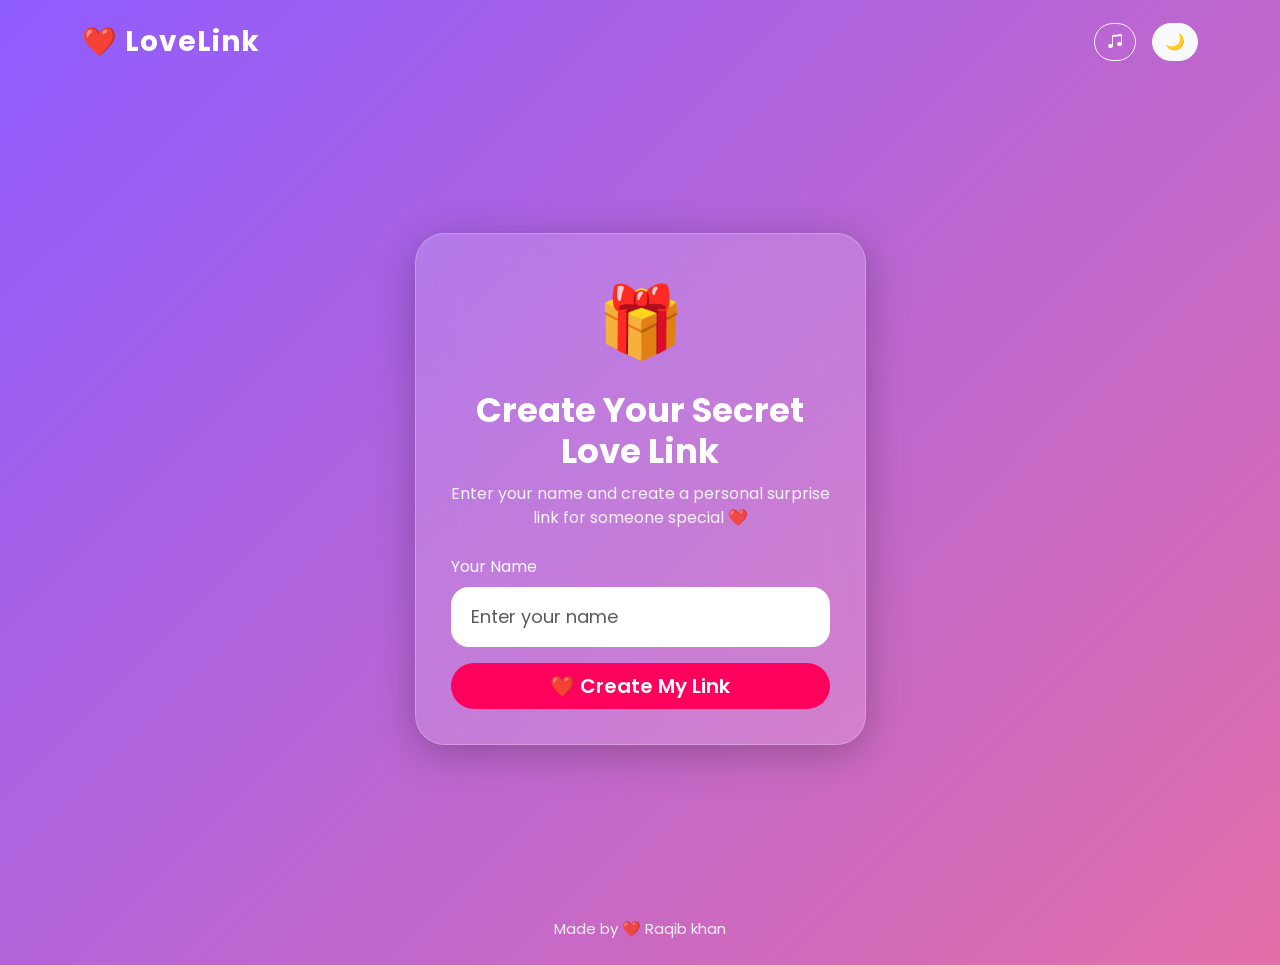
==== index.html @ 6711af31 "Initial LoveLink Website" ====
<!DOCTYPE html>
<html lang="en">
<head>
    <meta charset="UTF-8">
    <meta name="viewport" content="width=device-width, initial-scale=1">

    <title>LoveLink ❤️</title>

    <!-- Bootstrap 5 -->
    <link href="https://cdn.jsdelivr.net/npm/bootstrap@5.3.3/dist/css/bootstrap.min.css" rel="stylesheet">

    <!-- Bootstrap Icons -->
    <link href="https://cdn.jsdelivr.net/npm/bootstrap-icons@1.11.3/font/bootstrap-icons.css" rel="stylesheet">

    <!-- Google Font -->
    <link href="https://fonts.googleapis.com/css2?family=Poppins:wght@300;400;500;600;700&display=swap" rel="stylesheet">

    <!-- Custom CSS -->
    <link rel="stylesheet" href="css/style.css">
</head>

<body>

<!-- Floating Hearts -->
<div class="hearts">
    <span>❤</span>
    <span>💖</span>
    <span>💕</span>
    <span>💗</span>
    <span>💘</span>
    <span>❤</span>
</div>

<!-- Navbar -->
<nav class="navbar navbar-expand-lg navbar-dark bg-transparent py-3">
    <div class="container">

        <a class="navbar-brand fw-bold fs-3" href="#">
            ❤️ LoveLink
        </a>

        <button class="navbar-toggler"
                data-bs-toggle="collapse"
                data-bs-target="#menu">

            <span class="navbar-toggler-icon"></span>

        </button>

        <div class="collapse navbar-collapse" id="menu">

            <ul class="navbar-nav ms-auto align-items-lg-center">

                <li class="nav-item me-3">

                    <button class="btn btn-outline-light rounded-pill music-btn">

                        <i class="bi bi-music-note-beamed"></i>

                    </button>

                </li>

                <li class="nav-item">

                    <button class="btn btn-light rounded-pill dark-btn">

                        🌙

                    </button>

                </li>

            </ul>

        </div>

    </div>
</nav>

<!-- Hero Section -->

<section class="hero">

<div class="container">

<div class="row justify-content-center">

<div class="col-lg-5 col-md-8">

<div class="glass-card">

<div class="text-center">

<div class="gift-icon">

🎁

</div>

<h2 class="mt-3">

Create Your

Secret Love Link

</h2>

<p>

Enter your name and create a personal surprise link for someone special ❤️

</p>

</div>

<form id="loveForm">

<div class="mb-3">

<label class="form-label">

Your Name

</label>

<input

type="text"

class="form-control form-control-lg"

placeholder="Enter your name"

id="senderName"

required>

</div>

<button

class="btn btn-danger w-100 btn-lg rounded-pill"

type="submit">

❤️ Create My Link

</button>

</form>

<div class="share-box mt-4">

<label>

Your Personal Link

</label>

<div class="input-group">

<input

type="text"

class="form-control"

id="generatedLink"

readonly>

<button

class="btn btn-success"

id="copyBtn">

<i class="bi bi-copy"></i>

</button>

</div>

<div class="d-grid gap-2 mt-3">

<button

class="btn btn-success btn-lg"

id="whatsappBtn">

<i class="bi bi-whatsapp"></i>

Share on WhatsApp

</button>

<button

class="btn btn-primary btn-lg"

id="telegramBtn">

<i class="bi bi-telegram"></i>

Share on Telegram

</button>

</div>

</div>

</div>

</div>

</div>

</div>

</section>

<footer class="text-center py-4">

Made by ❤️ Raqib khan

</footer>

<script src="https://cdn.jsdelivr.net/npm/bootstrap@5.3.3/dist/js/bootstrap.bundle.min.js"></script>

<script src="js/app.js"></script>

</body>

</html>
---- css/style.css ----
/* ===============================
   Google Font
================================*/
@import url('https://fonts.googleapis.com/css2?family=Poppins:wght@300;400;500;600;700;800&display=swap');

/* ===============================
   Global
================================*/
*{
    margin:0;
    padding:0;
    box-sizing:border-box;
    font-family:'Poppins',sans-serif;
}

html{
    scroll-behavior:smooth;
}

body{

    min-height:100vh;

    overflow-x:hidden;

    background:linear-gradient(-45deg,#ff4b91,#ff7eb3,#ff758c,#8f5cff);

    background-size:400% 400%;

    animation:bgMove 15s ease infinite;

    color:#fff;

    position:relative;

}

/* Animated Gradient */

@keyframes bgMove{

0%{

background-position:0% 50%;

}

50%{

background-position:100% 50%;

}

100%{

background-position:0% 50%;

}

}


/* ===============================
Navbar
================================*/

.navbar{

z-index:999;

position:relative;

}

.navbar-brand{

font-size:30px;

font-weight:700;

letter-spacing:1px;

}

.nav-link{

color:white!important;

}


/* ===============================
Hero
================================*/

.hero{

display:flex;

align-items:center;

justify-content:center;

min-height:90vh;

padding:30px 15px;

}


/* ===============================
Glass Card
================================*/

.glass-card{

backdrop-filter:blur(20px);

background:rgba(255,255,255,.15);

border:1px solid rgba(255,255,255,.25);

border-radius:30px;

padding:35px;

box-shadow:

0 8px 40px rgba(0,0,0,.25);

transition:.4s;

}

.glass-card:hover{

transform:translateY(-8px);

}


/* ===============================
Gift Icon
================================*/

.gift-icon{

font-size:70px;

animation:jump 2s infinite;

}

@keyframes jump{

0%{

transform:translateY(0);

}

50%{

transform:translateY(-12px);

}

100%{

transform:translateY(0);

}

}


/* ===============================
Heading
================================*/

.glass-card h2{

font-weight:700;

font-size:34px;

margin-bottom:10px;

}

.glass-card p{

opacity:.9;

margin-bottom:25px;

}


/* ===============================
Input
================================*/

.form-control{

height:60px;

border-radius:18px;

border:none;

font-size:18px;

padding-left:20px;

}

.form-control:focus{

box-shadow:0 0 20px rgba(255,255,255,.4);

border:none;

}


/* ===============================
Buttons
================================*/

.btn{

border-radius:50px;

font-weight:600;

transition:.3s;

}

.btn-danger{

background:#ff005d;

border:none;

}

.btn-danger:hover{

background:#ff2b74;

transform:scale(1.03);

}

.btn-success:hover,

.btn-primary:hover{

transform:scale(1.03);

}


/* ===============================
Share Box
================================*/

.share-box{

display:none;

}

.share-box label{

font-weight:600;

margin-bottom:10px;

display:block;

}


/* ===============================
Footer
================================*/

footer{

font-size:15px;

opacity:.9;

}


/* ===============================
Floating Hearts
================================*/

.hearts{

position:fixed;

left:0;

top:0;

width:100%;

height:100%;

overflow:hidden;

pointer-events:none;

z-index:-1;

}

.hearts span{

position:absolute;

bottom:-100px;

font-size:25px;

animation:heartMove linear infinite;

opacity:.7;

}

/* Different Positions */

.hearts span:nth-child(1){

left:8%;

animation-duration:10s;

}

.hearts span:nth-child(2){

left:25%;

animation-duration:13s;

font-size:32px;

}

.hearts span:nth-child(3){

left:45%;

animation-duration:11s;

}

.hearts span:nth-child(4){

left:65%;

animation-duration:14s;

font-size:35px;

}

.hearts span:nth-child(5){

left:82%;

animation-duration:9s;

}

.hearts span:nth-child(6){

left:92%;

animation-duration:15s;

}

/* Animation */

@keyframes heartMove{

0%{

transform:translateY(0) rotate(0deg);

opacity:0;

}

20%{

opacity:1;

}

100%{

transform:translateY(-120vh) rotate(360deg);

opacity:0;

}

}

/* ===============================
Responsive
================================*/

@media(max-width:992px){

.glass-card{

padding:30px;

}

.glass-card h2{

font-size:28px;

}

}

@media(max-width:768px){

.hero{

padding:20px;

}

.glass-card{

padding:25px;

border-radius:25px;

}

.gift-icon{

font-size:55px;

}

.glass-card h2{

font-size:24px;

}

.form-control{

height:55px;

font-size:16px;

}

.btn{

font-size:16px;

padding:12px;

}

.navbar-brand{

font-size:24px;

}

}

@media(max-width:420px){

.glass-card{

padding:20px;

}

.glass-card h2{

font-size:22px;

}

.glass-card p{

font-size:14px;

}

}
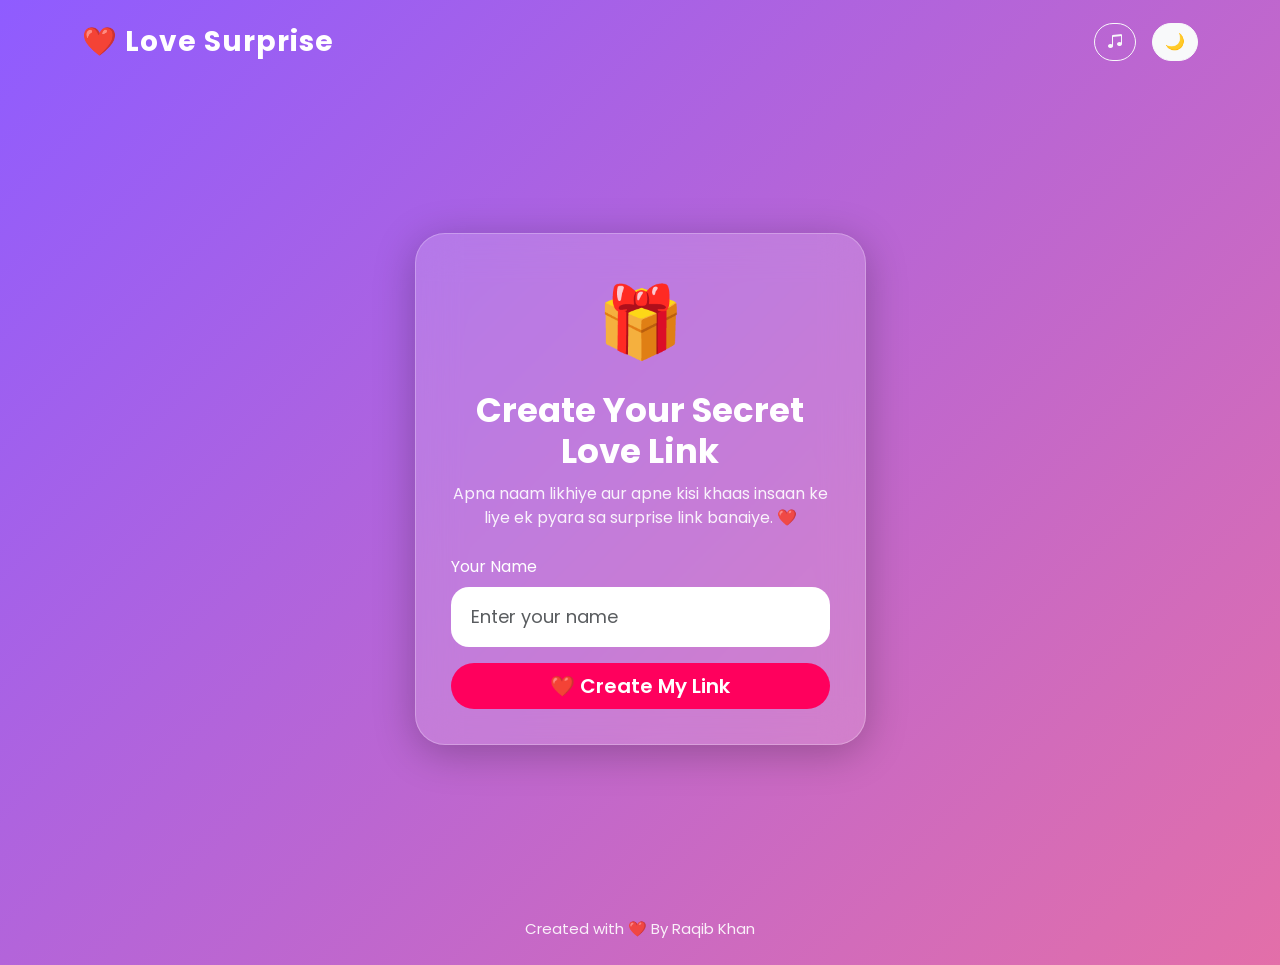
==== commit fb93fd13: "updates" ====
--- a/index.html
+++ b/index.html
@@ -4,7 +4,7 @@
     <meta charset="UTF-8">
     <meta name="viewport" content="width=device-width, initial-scale=1">
 
-    <title>LoveLink ❤️</title>
+    <title>Apna Surprise Banaiye ❤️</title>
 
     <!-- Bootstrap 5 -->
     <link href="https://cdn.jsdelivr.net/npm/bootstrap@5.3.3/dist/css/bootstrap.min.css" rel="stylesheet">
@@ -36,7 +36,7 @@
     <div class="container">
 
         <a class="navbar-brand fw-bold fs-3" href="#">
-            ❤️ LoveLink
+            ❤️ Love Surprise
         </a>
 
         <button class="navbar-toggler"
@@ -108,7 +108,7 @@
 
 <p>
 
-Enter your name and create a personal surprise link for someone special ❤️
+Apna naam likhiye aur apne kisi khaas insaan ke liye ek pyara sa surprise link banaiye. ❤️
 
 </p>
 
@@ -224,7 +224,7 @@
 
 <footer class="text-center py-4">
 
-Made by ❤️ Raqib khan
+Created with ❤️ By Raqib Khan
 
 </footer>
 
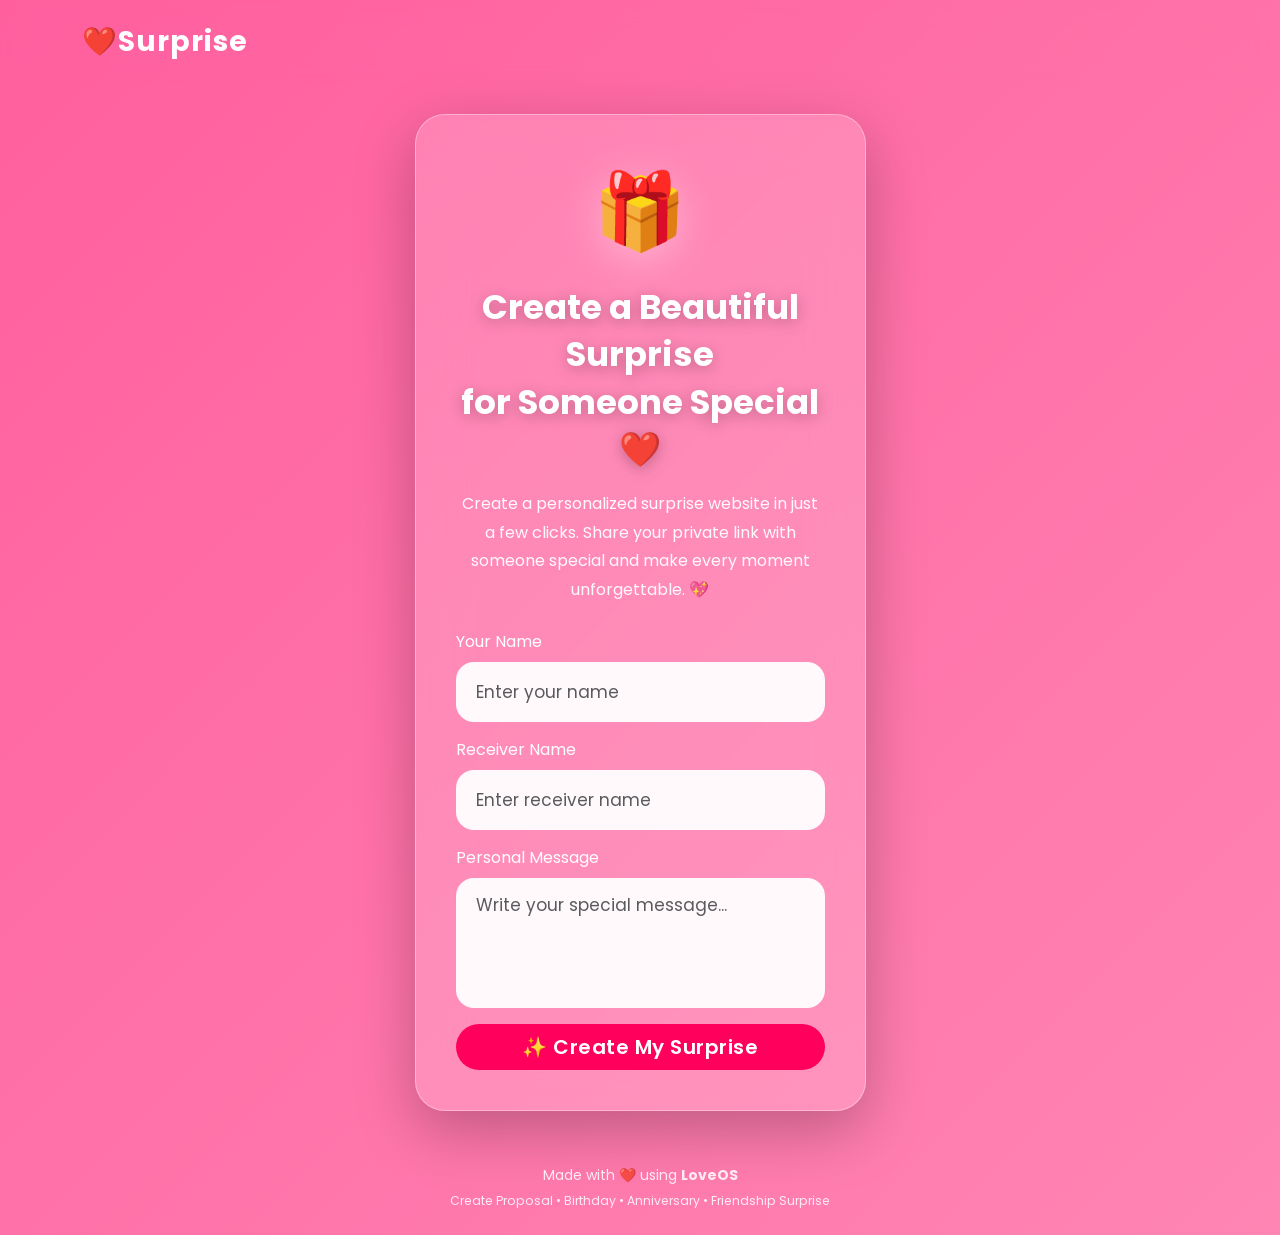
==== commit 707e179b: "updates" ====
--- a/index.html
+++ b/index.html
@@ -1,237 +1,174 @@
-<!DOCTYPE html>
+<!doctype html>
 <html lang="en">
-<head>
-    <meta charset="UTF-8">
-    <meta name="viewport" content="width=device-width, initial-scale=1">
+  <head>
+    <meta charset="UTF-8" />
+    <meta name="viewport" content="width=device-width, initial-scale=1" />
 
-    <title>Apna Surprise Banaiye ❤️</title>
+    <title>Love - Create Beautiful Surprise</title>
 
     <!-- Bootstrap 5 -->
-    <link href="https://cdn.jsdelivr.net/npm/bootstrap@5.3.3/dist/css/bootstrap.min.css" rel="stylesheet">
+    <link
+      href="https://cdn.jsdelivr.net/npm/bootstrap@5.3.3/dist/css/bootstrap.min.css"
+      rel="stylesheet"
+    />
 
     <!-- Bootstrap Icons -->
-    <link href="https://cdn.jsdelivr.net/npm/bootstrap-icons@1.11.3/font/bootstrap-icons.css" rel="stylesheet">
+    <link
+      href="https://cdn.jsdelivr.net/npm/bootstrap-icons@1.11.3/font/bootstrap-icons.css"
+      rel="stylesheet"
+    />
 
     <!-- Google Font -->
-    <link href="https://fonts.googleapis.com/css2?family=Poppins:wght@300;400;500;600;700&display=swap" rel="stylesheet">
+    <link
+      href="https://fonts.googleapis.com/css2?family=Poppins:wght@300;400;500;600;700&display=swap"
+      rel="stylesheet"
+    />
 
     <!-- Custom CSS -->
-    <link rel="stylesheet" href="css/style.css">
-</head>
+    <link rel="stylesheet" href="css/style.css" />
+  </head>
 
-<body>
+  <body>
+    <!-- Floating Hearts -->
+    <div class="hearts">
+      <span>❤</span>
+      <span>💖</span>
+      <span>💕</span>
+      <span>💗</span>
+      <span>💘</span>
+      <span>❤</span>
+    </div>
 
-<!-- Floating Hearts -->
-<div class="hearts">
-    <span>❤</span>
-    <span>💖</span>
-    <span>💕</span>
-    <span>💗</span>
-    <span>💘</span>
-    <span>❤</span>
-</div>
+    <!-- Navbar -->
+    <nav class="navbar navbar-expand-lg navbar-dark bg-transparent py-3">
+      <div class="container">
+        <a class="navbar-brand fw-bold fs-3" href="#"> ❤️Surprise </a>
 
-<!-- Navbar -->
-<nav class="navbar navbar-expand-lg navbar-dark bg-transparent py-3">
-    <div class="container">
+        <button
+          class="navbar-toggler"
+          data-bs-toggle="collapse"
+          data-bs-target="#menu"
+        >
+          <span class="navbar-toggler-icon"></span>
+        </button>
+      </div>
+    </nav>
 
-        <a class="navbar-brand fw-bold fs-3" href="#">
-            ❤️ Love Surprise
-        </a>
+    <!-- Hero Section -->
 
-        <button class="navbar-toggler"
-                data-bs-toggle="collapse"
-                data-bs-target="#menu">
+    <section class="hero">
+      <div class="container">
+        <div class="row justify-content-center">
+          <div class="col-lg-5 col-md-8">
+            <div class="glass-card">
+              <div class="text-center">
+                <div class="gift-icon">🎁</div>
 
-            <span class="navbar-toggler-icon"></span>
+                <h2 class="mt-3 fw-bold">
+                  Create a Beautiful Surprise
+                  <br />
+                  for Someone Special ❤️
+                </h2>
 
-        </button>
+                <p class="mt-3">
+                  Create a personalized surprise website in just a few clicks.
+                  Share your private link with someone special and make every
+                  moment unforgettable. 💖
+                </p>
+              </div>
 
-        <div class="collapse navbar-collapse" id="menu">
+              <form id="loveForm">
+                <div class="mb-3">
+                  <label class="form-label">Your Name</label>
 
-            <ul class="navbar-nav ms-auto align-items-lg-center">
+                  <input
+                    type="text"
+                    class="form-control form-control-lg"
+                    placeholder="Enter your name"
+                    id="senderName"
+                    required
+                  />
+                </div>
 
-                <li class="nav-item me-3">
+                <div class="mb-3">
+                  <label class="form-label">Receiver Name</label>
 
-                    <button class="btn btn-outline-light rounded-pill music-btn">
+                  <input
+                    type="text"
+                    class="form-control form-control-lg"
+                    placeholder="Enter receiver name"
+                    id="receiverName"
+                    required
+                  />
+                </div>
 
-                        <i class="bi bi-music-note-beamed"></i>
+                <div class="mb-3">
+                  <label class="form-label">Personal Message</label>
 
-                    </button>
+                  <textarea
+                    class="form-control"
+                    rows="4"
+                    id="message"
+                    placeholder="Write your special message..."
+                  ></textarea>
+                </div>
 
-                </li>
+                <button
+                  class="btn btn-danger w-100 btn-lg rounded-pill"
+                  type="submit"
+                >
+                  ✨ Create My Surprise
+                </button>
+              </form>
 
-                <li class="nav-item">
+              <div class="share-box mt-4">
+                <label class="fw-bold"> 🔗 Your Private Surprise Link </label>
 
-                    <button class="btn btn-light rounded-pill dark-btn">
+                <div class="input-group">
+                  <input
+                    type="text"
+                    class="form-control"
+                    id="generatedLink"
+                    readonly
+                  />
 
-                        🌙
+                  <button class="btn btn-success" id="copyBtn">
+                    <i class="bi bi-copy"></i>
+                  </button>
+                </div>
 
-                    </button>
+                <div class="d-grid gap-2 mt-3">
+                  <button class="btn btn-success btn-lg" id="whatsappBtn">
+                    <i class="bi bi-whatsapp"></i>
 
-                </li>
+                    Share on WhatsApp
+                  </button>
 
-            </ul>
+                  <button class="btn btn-primary btn-lg" id="telegramBtn">
+                    <i class="bi bi-telegram"></i>
 
+                    Share on Telegram
+                  </button>
+                </div>
+              </div>
+            </div>
+          </div>
         </div>
+      </div>
+    </section>
 
-    </div>
-</nav>
+    <footer class="text-center py-4">
+      <div class="container">
+        <p class="mb-1">Made with ❤️ using <strong>LoveOS</strong></p>
 
-<!-- Hero Section -->
+        <small>
+          Create Proposal • Birthday • Anniversary • Friendship Surprise
+        </small>
+      </div>
+    </footer>
 
-<section class="hero">
+    <script src="https://cdn.jsdelivr.net/npm/bootstrap@5.3.3/dist/js/bootstrap.bundle.min.js"></script>
 
-<div class="container">
-
-<div class="row justify-content-center">
-
-<div class="col-lg-5 col-md-8">
-
-<div class="glass-card">
-
-<div class="text-center">
-
-<div class="gift-icon">
-
-🎁
-
-</div>
-
-<h2 class="mt-3">
-
-Create Your
-
-Secret Love Link
-
-</h2>
-
-<p>
-
-Apna naam likhiye aur apne kisi khaas insaan ke liye ek pyara sa surprise link banaiye. ❤️
-
-</p>
-
-</div>
-
-<form id="loveForm">
-
-<div class="mb-3">
-
-<label class="form-label">
-
-Your Name
-
-</label>
-
-<input
-
-type="text"
-
-class="form-control form-control-lg"
-
-placeholder="Enter your name"
-
-id="senderName"
-
-required>
-
-</div>
-
-<button
-
-class="btn btn-danger w-100 btn-lg rounded-pill"
-
-type="submit">
-
-❤️ Create My Link
-
-</button>
-
-</form>
-
-<div class="share-box mt-4">
-
-<label>
-
-Your Personal Link
-
-</label>
-
-<div class="input-group">
-
-<input
-
-type="text"
-
-class="form-control"
-
-id="generatedLink"
-
-readonly>
-
-<button
-
-class="btn btn-success"
-
-id="copyBtn">
-
-<i class="bi bi-copy"></i>
-
-</button>
-
-</div>
-
-<div class="d-grid gap-2 mt-3">
-
-<button
-
-class="btn btn-success btn-lg"
-
-id="whatsappBtn">
-
-<i class="bi bi-whatsapp"></i>
-
-Share on WhatsApp
-
-</button>
-
-<button
-
-class="btn btn-primary btn-lg"
-
-id="telegramBtn">
-
-<i class="bi bi-telegram"></i>
-
-Share on Telegram
-
-</button>
-
-</div>
-
-</div>
-
-</div>
-
-</div>
-
-</div>
-
-</div>
-
-</section>
-
-<footer class="text-center py-4">
-
-Created with ❤️ By Raqib Khan
-
-</footer>
-
-<script src="https://cdn.jsdelivr.net/npm/bootstrap@5.3.3/dist/js/bootstrap.bundle.min.js"></script>
-
-<script src="js/app.js"></script>
-
-</body>
-
-</html>+    <script src="js/app.js"></script>
+  </body>
+</html>
--- a/css/style.css
+++ b/css/style.css
@@ -23,11 +23,11 @@
 
     overflow-x:hidden;
 
-    background:linear-gradient(-45deg,#ff4b91,#ff7eb3,#ff758c,#8f5cff);
-
-    background-size:400% 400%;
-
-    animation:bgMove 15s ease infinite;
+    background:linear-gradient(135deg,#ff5f9e,#ff85b3,#ffb6c1,#a855f7);
+
+    background-size:300% 300%;
+
+    animation:bgMove 12s ease infinite;
 
     color:#fff;
 
@@ -70,6 +70,8 @@
 
 position:relative;
 
+backdrop-filter:blur(10px);
+
 }
 
 .navbar-brand{
@@ -114,27 +116,29 @@
 
 .glass-card{
 
-backdrop-filter:blur(20px);
-
-background:rgba(255,255,255,.15);
-
-border:1px solid rgba(255,255,255,.25);
+backdrop-filter:blur(25px);
+
+background:rgba(255,255,255,.18);
+
+border:1px solid rgba(255,255,255,.35);
 
 border-radius:30px;
 
-padding:35px;
+padding:40px;
 
 box-shadow:
 
-0 8px 40px rgba(0,0,0,.25);
-
-transition:.4s;
+0 20px 60px rgba(0,0,0,.25);
+
+transition:0.4s ease;
 
 }
 
 .glass-card:hover{
 
-transform:translateY(-8px);
+transform:translateY(-10px) scale(1.01);
+
+box-shadow:0 25px 70px rgba(0,0,0,.35);
 
 }
 
@@ -145,10 +149,12 @@
 
 .gift-icon{
 
-font-size:70px;
+font-size:75px;
 
 animation:jump 2s infinite;
 
+filter:drop-shadow(0 10px 20px rgba(255,255,255,.35));
+
 }
 
 @keyframes jump{
@@ -180,331 +186,360 @@
 
 .glass-card h2{
 
-font-weight:700;
+font-weight:800;
 
 font-size:34px;
 
+line-height:1.4;
+
+margin-bottom:15px;
+
+text-shadow:0 3px 15px rgba(0,0,0,.25);
+
+}
+
+.glass-card p{
+
+opacity:.95;
+
+line-height:1.8;
+
+font-size:16px;
+
+margin-bottom:25px;
+
+}
+
+
+/* ===============================
+Input
+================================*/
+
+.form-control{
+
+height:60px;
+
+border-radius:18px;
+
+border:none;
+
+background:rgba(255,255,255,.95);
+
+font-size:17px;
+
+padding-left:20px;
+
+transition:.3s;
+
+}
+
+textarea.form-control{
+
+height:130px;
+
+padding-top:15px;
+
+resize:none;
+
+}
+
+.form-control:focus{
+
+box-shadow:0 0 20px rgba(255,255,255,.4);
+
+border:none;
+
+}
+
+
+/* ===============================
+Buttons
+================================*/
+
+.btn{
+
+border-radius:50px;
+
+font-weight:600;
+
+transition:.35s ease;
+
+letter-spacing:.5px;
+
+}
+
+.btn-danger{
+
+background:#ff005d;
+
+border:none;
+
+}
+
+.btn-danger:hover{
+
+background:#ff2b74;
+
+transform:translateY(-3px) scale(1.02);
+
+box-shadow:0 10px 25px rgba(255,0,93,.45);
+
+}
+
+.btn-success:hover,
+
+.btn-primary:hover{
+
+transform:scale(1.03);
+
+}
+
+
+/* ===============================
+Share Box
+================================*/
+
+.share-box{
+
+display:none;
+
+}
+
+.share-box label{
+
+font-weight:600;
+
 margin-bottom:10px;
 
+display:block;
+
+}
+
+
+/* ===============================
+Footer
+================================*/
+footer{
+
+font-size:14px;
+
+opacity:.85;
+
+padding-top:20px;
+
+color:white;
+
+}
+
+
+/* ===============================
+Floating Hearts
+================================*/
+
+.hearts{
+
+position:fixed;
+
+left:0;
+
+top:0;
+
+width:100%;
+
+height:100%;
+
+overflow:hidden;
+
+pointer-events:none;
+
+z-index:-1;
+
+}
+
+.hearts span{
+
+position:absolute;
+
+bottom:-100px;
+
+font-size:25px;
+
+animation:heartMove linear infinite;
+
+opacity:.45;
+
+}
+
+/* Different Positions */
+
+.hearts span:nth-child(1){
+
+left:8%;
+
+animation-duration:10s;
+
+}
+
+.hearts span:nth-child(2){
+
+left:25%;
+
+animation-duration:13s;
+
+font-size:32px;
+
+}
+
+.hearts span:nth-child(3){
+
+left:45%;
+
+animation-duration:11s;
+
+}
+
+.hearts span:nth-child(4){
+
+left:65%;
+
+animation-duration:14s;
+
+font-size:35px;
+
+}
+
+.hearts span:nth-child(5){
+
+left:82%;
+
+animation-duration:9s;
+
+}
+
+.hearts span:nth-child(6){
+
+left:92%;
+
+animation-duration:15s;
+
+}
+
+/* Animation */
+
+@keyframes heartMove{
+
+0%{
+
+transform:translateY(0) rotate(0deg);
+
+opacity:0;
+
+}
+
+20%{
+
+opacity:1;
+
+}
+
+100%{
+
+transform:translateY(-120vh) rotate(360deg);
+
+opacity:0;
+
+}
+
+}
+
+/* ===============================
+Responsive
+================================*/
+
+@media(max-width:992px){
+
+.glass-card{
+
+padding:30px;
+
+}
+
+.glass-card h2{
+
+font-size:28px;
+
+}
+
+}
+
+@media(max-width:768px){
+
+.hero{
+
+padding:20px;
+
+}
+
+.glass-card{
+
+padding:25px;
+
+border-radius:25px;
+
+}
+
+.gift-icon{
+
+font-size:55px;
+
+}
+
+.glass-card h2{
+
+font-size:24px;
+
+}
+
+.form-control{
+
+height:55px;
+
+font-size:16px;
+
+}
+
+.btn{
+
+font-size:16px;
+
+padding:12px;
+
+}
+
+.navbar-brand{
+
+font-size:24px;
+
+}
+
+}
+
+@media(max-width:420px){
+
+.glass-card{
+
+padding:20px;
+
+}
+
+.glass-card h2{
+
+font-size:22px;
+
 }
 
 .glass-card p{
 
-opacity:.9;
-
-margin-bottom:25px;
-
-}
-
-
-/* ===============================
-Input
-================================*/
-
-.form-control{
-
-height:60px;
-
-border-radius:18px;
-
-border:none;
-
-font-size:18px;
-
-padding-left:20px;
-
-}
-
-.form-control:focus{
-
-box-shadow:0 0 20px rgba(255,255,255,.4);
-
-border:none;
-
-}
-
-
-/* ===============================
-Buttons
-================================*/
-
-.btn{
-
-border-radius:50px;
-
-font-weight:600;
-
-transition:.3s;
-
-}
-
-.btn-danger{
-
-background:#ff005d;
-
-border:none;
-
-}
-
-.btn-danger:hover{
-
-background:#ff2b74;
-
-transform:scale(1.03);
-
-}
-
-.btn-success:hover,
-
-.btn-primary:hover{
-
-transform:scale(1.03);
-
-}
-
-
-/* ===============================
-Share Box
-================================*/
-
-.share-box{
-
-display:none;
-
-}
-
-.share-box label{
-
-font-weight:600;
-
-margin-bottom:10px;
-
-display:block;
-
-}
-
-
-/* ===============================
-Footer
-================================*/
-
-footer{
-
-font-size:15px;
-
-opacity:.9;
-
-}
-
-
-/* ===============================
-Floating Hearts
-================================*/
-
-.hearts{
-
-position:fixed;
-
-left:0;
-
-top:0;
-
-width:100%;
-
-height:100%;
-
-overflow:hidden;
-
-pointer-events:none;
-
-z-index:-1;
-
-}
-
-.hearts span{
-
-position:absolute;
-
-bottom:-100px;
-
-font-size:25px;
-
-animation:heartMove linear infinite;
-
-opacity:.7;
-
-}
-
-/* Different Positions */
-
-.hearts span:nth-child(1){
-
-left:8%;
-
-animation-duration:10s;
-
-}
-
-.hearts span:nth-child(2){
-
-left:25%;
-
-animation-duration:13s;
-
-font-size:32px;
-
-}
-
-.hearts span:nth-child(3){
-
-left:45%;
-
-animation-duration:11s;
-
-}
-
-.hearts span:nth-child(4){
-
-left:65%;
-
-animation-duration:14s;
-
-font-size:35px;
-
-}
-
-.hearts span:nth-child(5){
-
-left:82%;
-
-animation-duration:9s;
-
-}
-
-.hearts span:nth-child(6){
-
-left:92%;
-
-animation-duration:15s;
-
-}
-
-/* Animation */
-
-@keyframes heartMove{
-
-0%{
-
-transform:translateY(0) rotate(0deg);
-
-opacity:0;
-
-}
-
-20%{
-
-opacity:1;
-
-}
-
-100%{
-
-transform:translateY(-120vh) rotate(360deg);
-
-opacity:0;
-
-}
-
-}
-
-/* ===============================
-Responsive
-================================*/
-
-@media(max-width:992px){
-
-.glass-card{
-
-padding:30px;
-
-}
-
-.glass-card h2{
-
-font-size:28px;
-
-}
-
-}
-
-@media(max-width:768px){
-
-.hero{
-
-padding:20px;
-
-}
-
-.glass-card{
-
-padding:25px;
-
-border-radius:25px;
-
-}
-
-.gift-icon{
-
-font-size:55px;
-
-}
-
-.glass-card h2{
-
-font-size:24px;
-
-}
-
-.form-control{
-
-height:55px;
-
-font-size:16px;
-
-}
-
-.btn{
-
-font-size:16px;
-
-padding:12px;
-
-}
-
-.navbar-brand{
-
-font-size:24px;
-
-}
-
-}
-
-@media(max-width:420px){
-
-.glass-card{
-
-padding:20px;
-
-}
-
-.glass-card h2{
-
-font-size:22px;
-
-}
-
-.glass-card p{
-
 font-size:14px;
 
 }
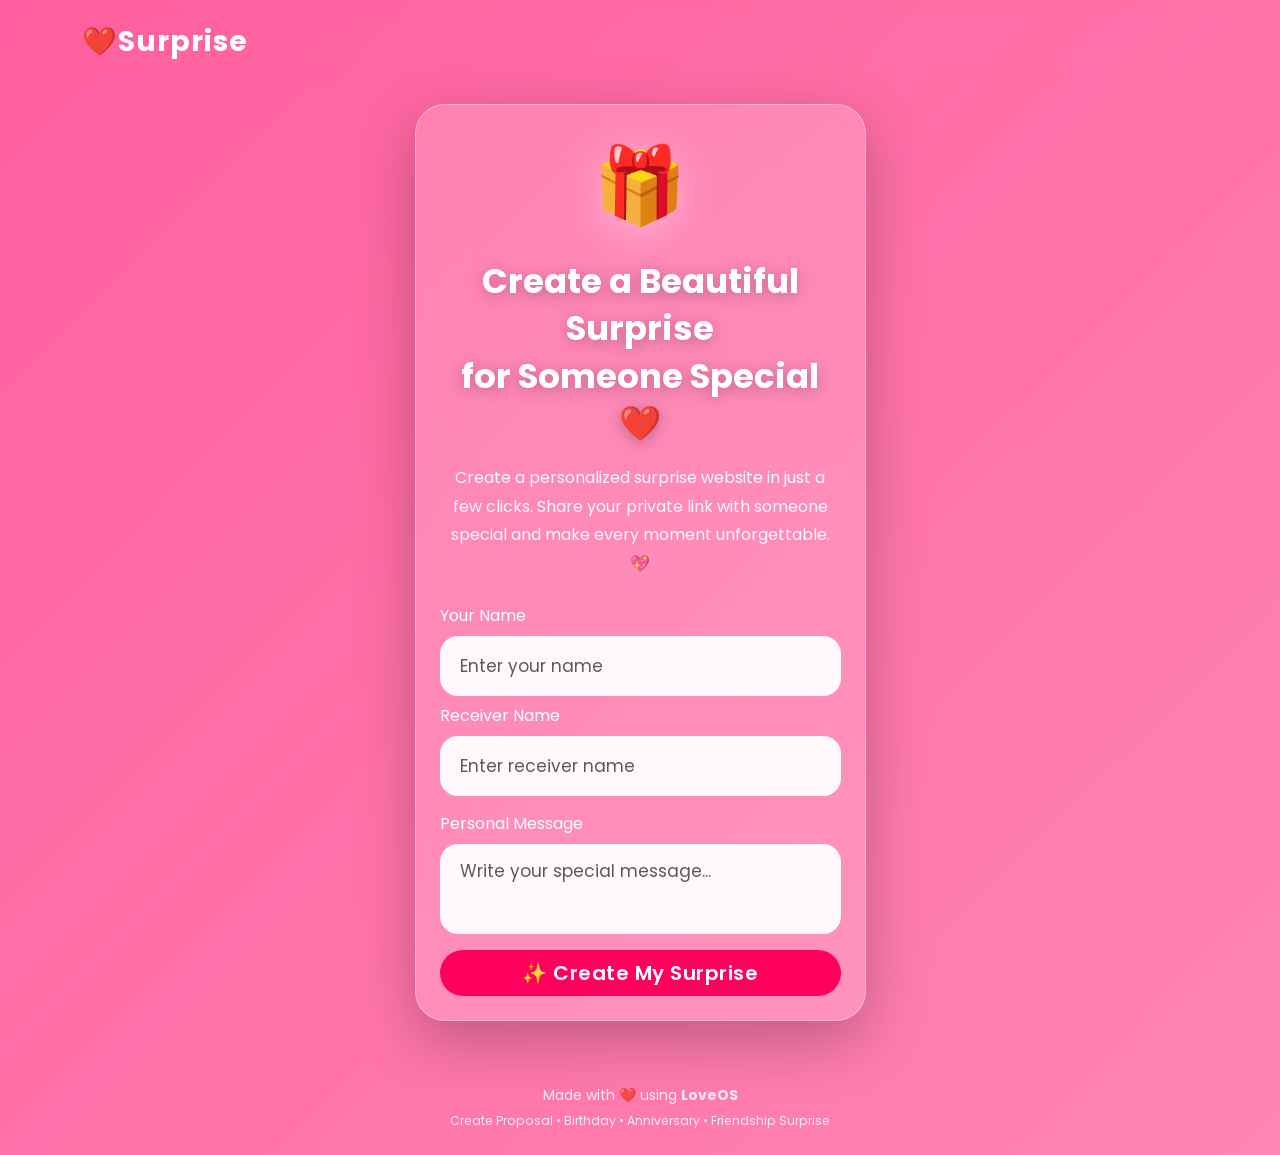
==== commit b428e9ba: "updates" ====
--- a/index.html
+++ b/index.html
@@ -78,7 +78,7 @@
               </div>
 
               <form id="loveForm">
-                <div class="mb-3">
+                <div class="mb-2">
                   <label class="form-label">Your Name</label>
 
                   <input
--- a/css/style.css
+++ b/css/style.css
@@ -99,13 +99,13 @@
 
 display:flex;
 
-align-items:center;
+align-items:flex-start;
 
 justify-content:center;
 
-min-height:90vh;
-
-padding:30px 15px;
+min-height:100vh;
+
+padding:20px 15px 40px;
 
 }
 
@@ -124,7 +124,7 @@
 
 border-radius:30px;
 
-padding:40px;
+padding:24px;
 
 box-shadow:
 
@@ -235,7 +235,7 @@
 
 textarea.form-control{
 
-height:130px;
+height:90px;
 
 padding-top:15px;
 
